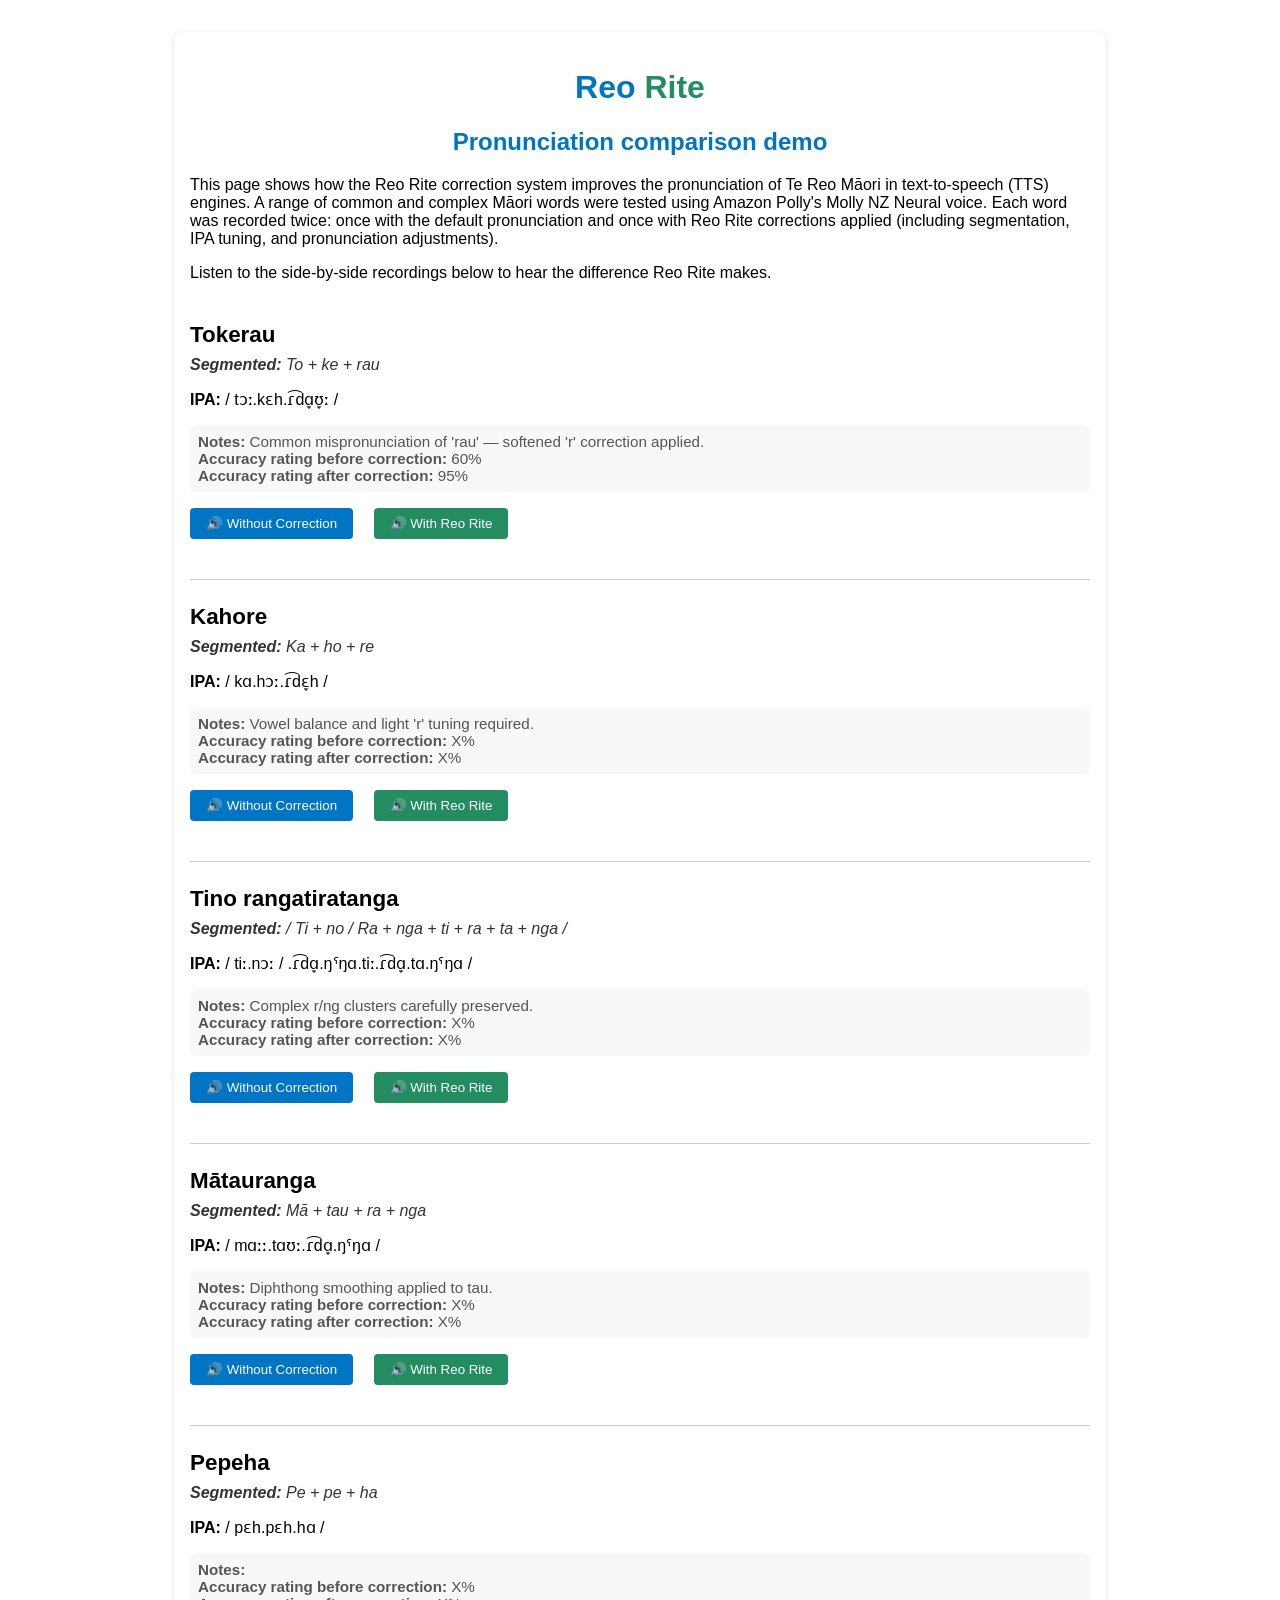
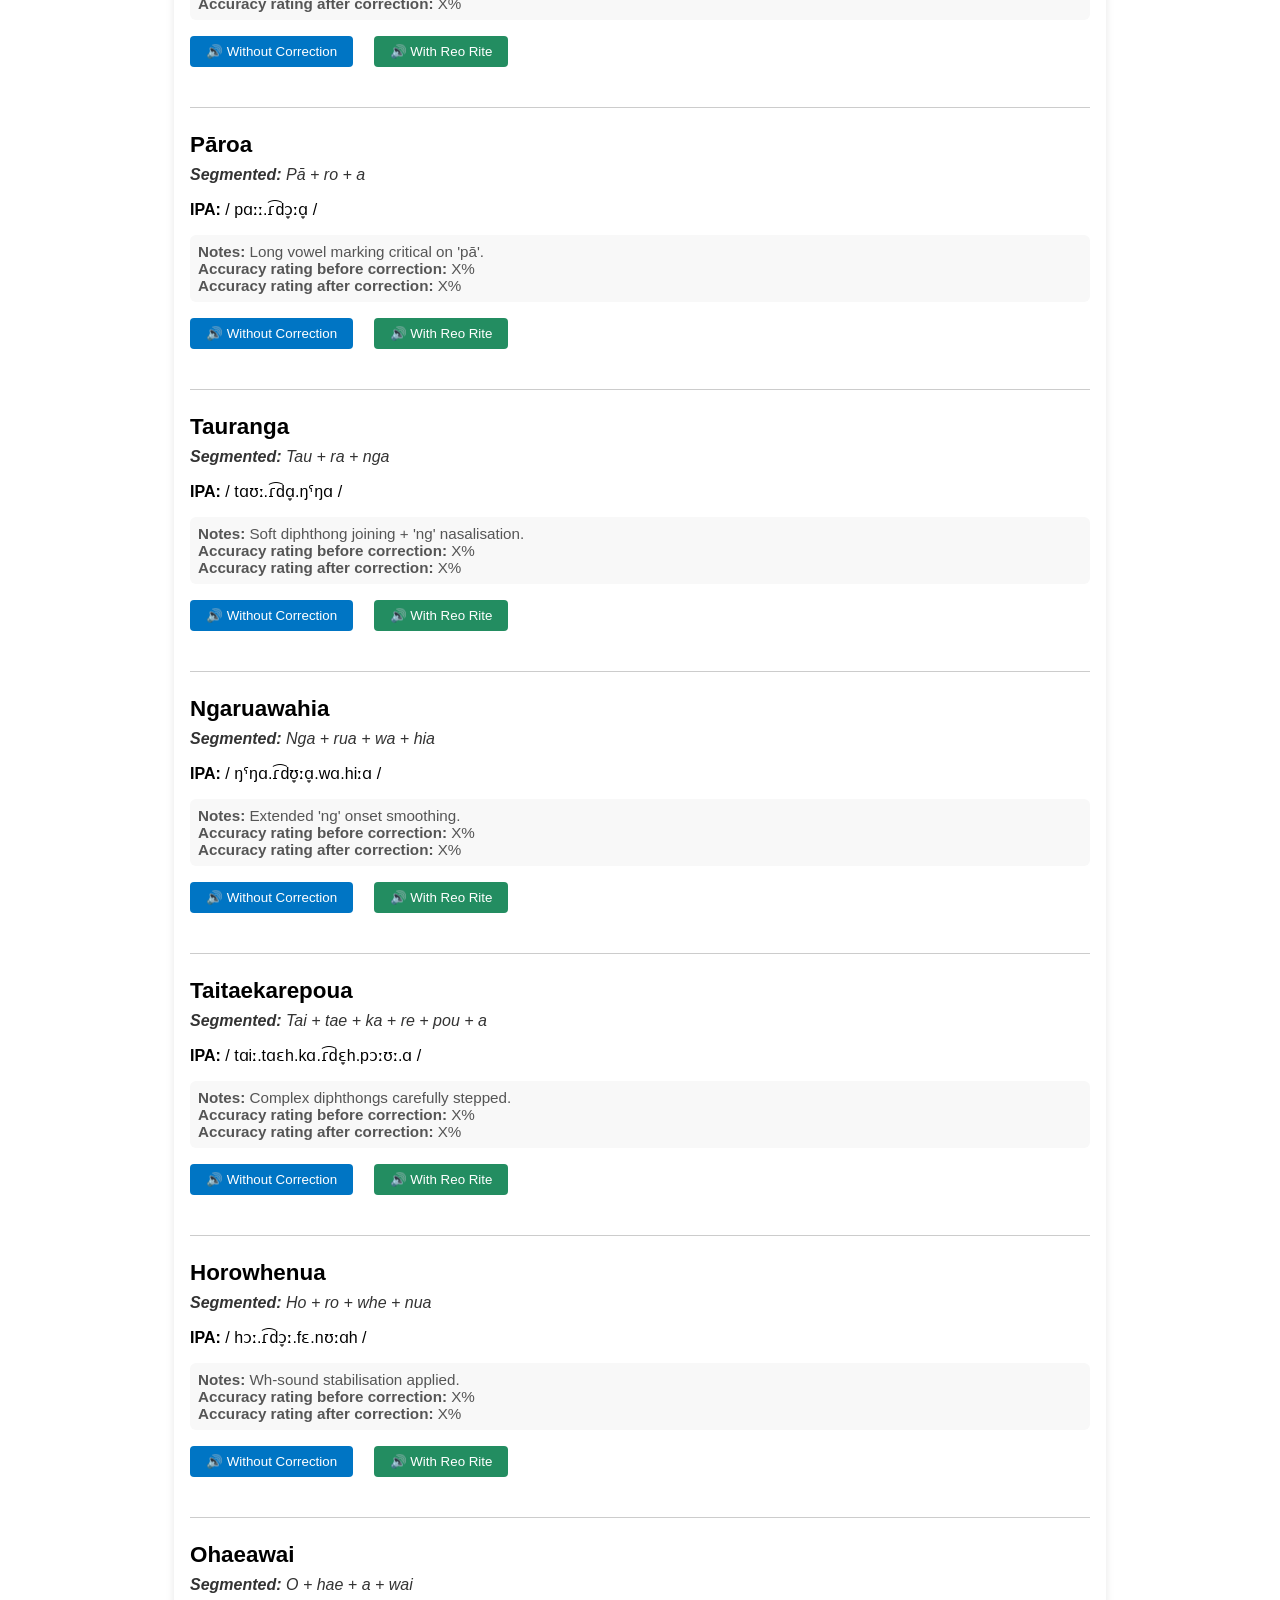
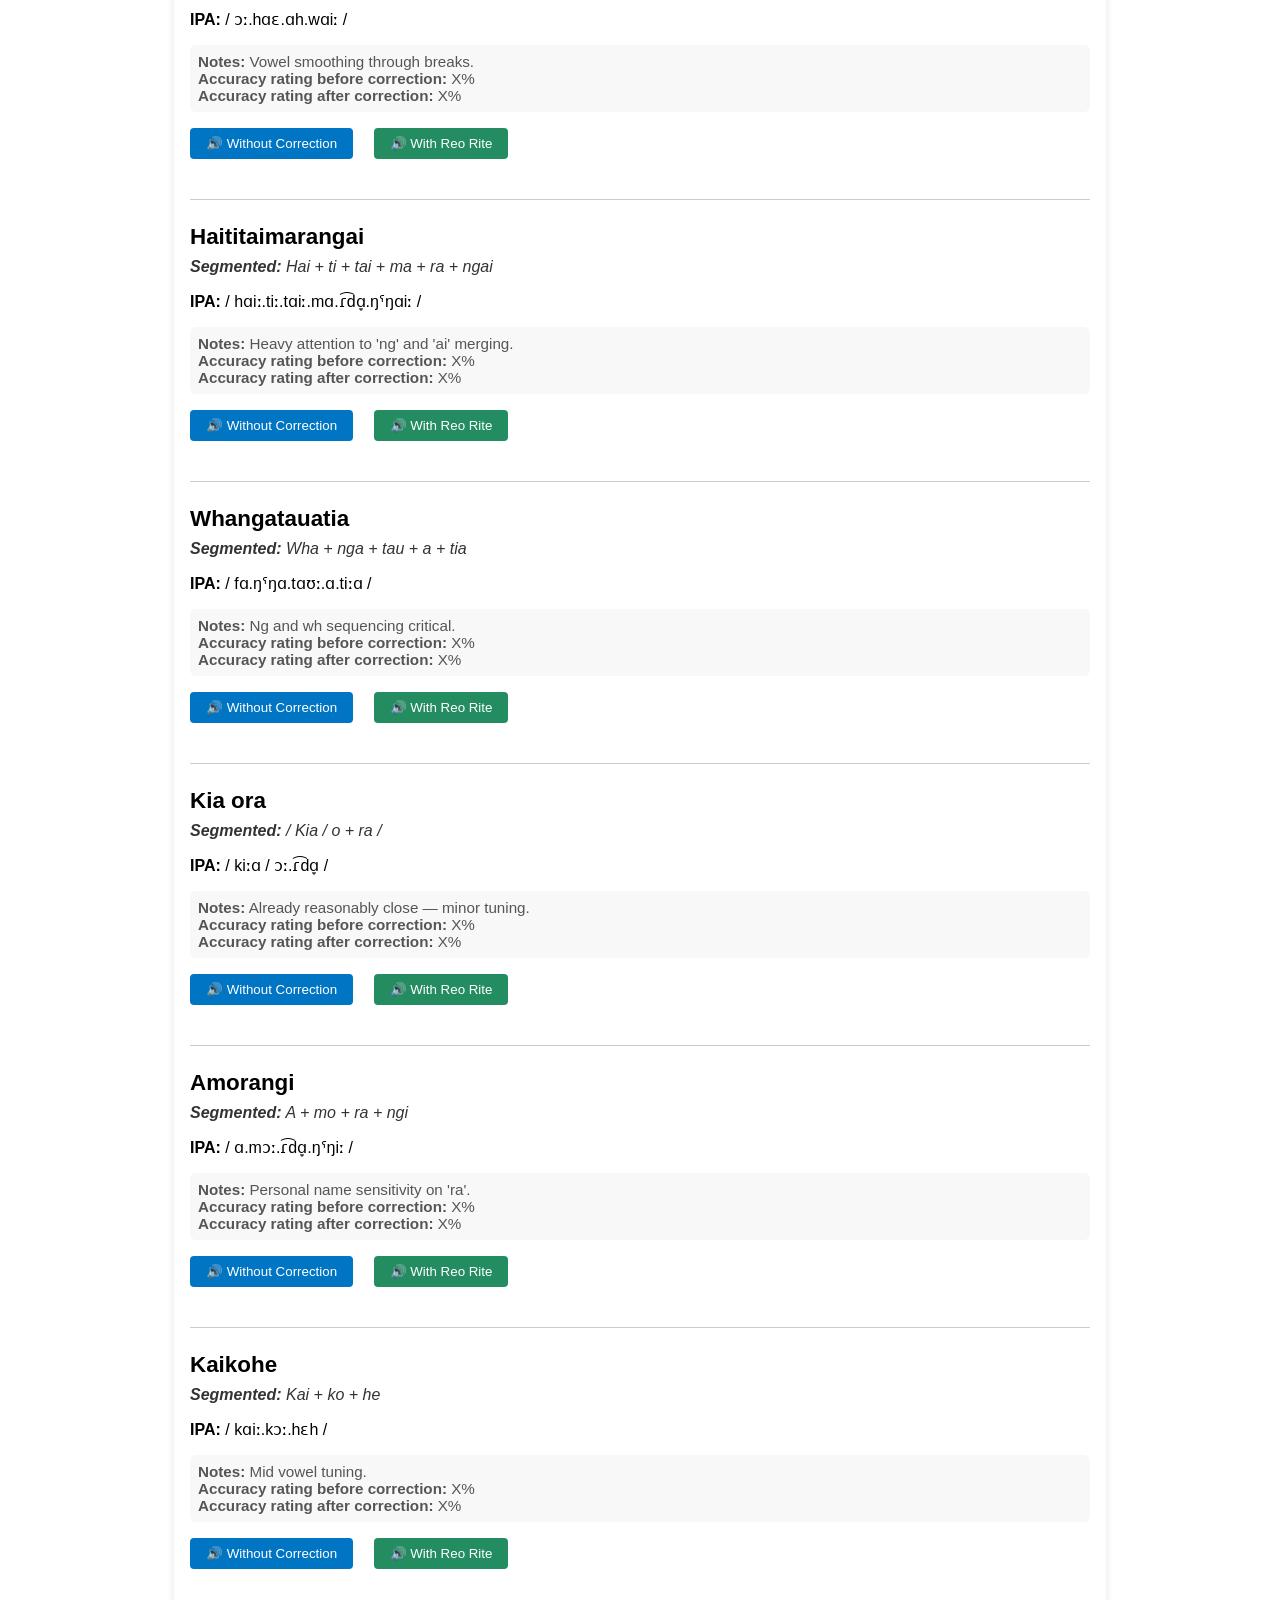
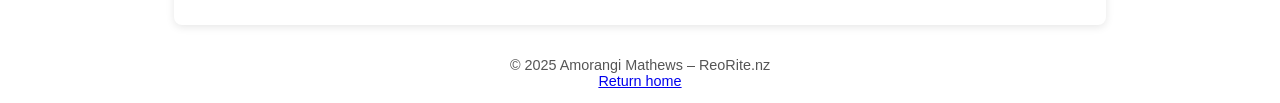
==== compare.html @ 79a48ac9 "Update compare.html" ====
<!DOCTYPE html>
<html lang="en">
<head>
  <meta charset="UTF-8" />
  <meta name="viewport" content="width=device-width, initial-scale=1.0" />
  <title>Reo Rite — Pronunciation Comparison</title>
  <link rel="stylesheet" href="https://reorite.nz/styles.css" />
  <link rel="icon" type="image/png" href="https://reorite.nz/assets/favicon.png" />
  <style>
    body {
      background-image: url('https://reorite.nz/assets/background-tile.png');
      background-repeat: repeat;
      background-size: auto;
      font-family: sans-serif;
      margin: 0;
      padding: 0;
    }
    .container {
      max-width: 900px;
      margin: 2rem auto;
      padding: 1rem;
      background: #fff;
      border-radius: 8px;
      box-shadow: 0 2px 8px rgba(0,0,0,0.1);
    }
    h1, h2 {
      text-align: center;
      color: #0075c4;
    }
    .comparison-block {
      border-bottom: 1px solid #ccc;
      padding: 1.5rem 0;
    }
    .comparison-block:last-child {
      border-bottom: none;
    }
    .word-title {
      font-weight: bold;
      font-size: 1.4rem;
      margin-bottom: 0.5rem;
    }
    .segment-line {
      color: #333;
      font-style: italic;
      margin-bottom: 1rem;
    }
    .button-row {
      margin-top: 0.5rem;
      margin-bottom: 1rem;
    }
    button {
      margin-right: 1rem;
      margin-top: 0.5rem;
      padding: 0.5rem 1rem;
      background-color: #0075c4;
      color: #fff;
      border: none;
      border-radius: 4px;
      cursor: pointer;
    }
    button:hover {
      background-color: #005fa3;
    }
    .button2 {
      margin-right: 1rem;
      margin-top: 0.5rem;
      padding: 0.5rem 1rem;
      background-color: #238d61;
      color: #fff;
      border: none;
      border-radius: 4px;
      cursor: pointer;
    }
    .button2:hover {
      background-color: #238d61;
    }
    .notes {
      margin-top: 1rem;
      padding: 0.5rem;
      background-color: #f8f8f8;
      border-radius: 6px;
      font-size: 0.95rem;
      color: #555;
    }
  </style>
</head>
<!-- Google tag (gtag.js) -->
<script async src="https://www.googletagmanager.com/gtag/js?id=G-6MHJKT2QHQ"></script>
<script>
  window.dataLayer = window.dataLayer || [];
  function gtag(){dataLayer.push(arguments);}
  gtag('js', new Date());

  gtag('config', 'G-6MHJKT2QHQ');
</script>

<!-- Google tag (gtag.js) -->
<script async src="https://www.googletagmanager.com/gtag/js?id=G-6MHJKT2QHQ"></script>
<script>
  window.dataLayer = window.dataLayer || [];
  function gtag(){dataLayer.push(arguments);}
  gtag('js', new Date());

  gtag('config', 'G-6MHJKT2QHQ');
</script>  
  <!-- Google Tag Manager -->
<script>(function(w,d,s,l,i){w[l]=w[l]||[];w[l].push({'gtm.start':
new Date().getTime(),event:'gtm.js'});var f=d.getElementsByTagName(s)[0],
j=d.createElement(s),dl=l!='dataLayer'?'&l='+l:'';j.async=true;j.src=
'https://www.googletagmanager.com/gtm.js?id='+i+dl;f.parentNode.insertBefore(j,f);
})(window,document,'script','dataLayer','GTM-5VLTRW9L');</script>
<!-- End Google Tag Manager -->
<body>
  <header>
    <!--<h1>Reo Rite — Pronunciation Comparison</h1>
    <h3><i>Before & After Correction (Beta Demo)</i></h3>
    
    <section class="intro-block" style="text-align: center; margin-top: 2rem; margin-bottom: 2rem; padding: 1.5rem; background: #fdfdfd; border: 1px solid #ccc; border-radius: 10px; max-width: 70%; margin-left: auto; margin-right: auto;">-->
  
<!--</section>-->

  </header>

  <main>
    
    <div class="container" id="comparisonList"><h1><span style="color: #0075c4;">Reo </span><span style="color: #238d61;">Rite</span></h1><h2>Pronunciation  comparison demo</h2>
  <p>This page shows how the Reo Rite correction system improves the pronunciation of Te Reo Māori in text-to-speech (TTS) engines. A range of common and complex Māori words were tested using Amazon Polly's Molly NZ Neural voice. Each word was recorded twice: once with the default pronunciation and once with Reo Rite corrections applied (including segmentation, IPA tuning, and pronunciation adjustments).</p>
  <p>Listen to the side-by-side recordings below to hear the difference Reo Rite makes.</p></div>
  </main>

  <footer>
    <p style="text-align: center; font-size: 0.9rem; color: #555;">© 2025 Amorangi Mathews – ReoRite.nz<br><a href="https://reorite.nz">Return home</a></p>
  </footer>

  <script>
    const comparisonData = [
      {
        word: "Tokerau",
        segmented: "To + ke + rau",
        ipa: "/ tɔː.kɛh.ɾ͡dɑ̞ʊ̞ː /",
        without: "https://reorite.nz/audio/tokerau_without.mp3",
        with: "https://reorite.nz/audio/tokerau_with.mp3",
        notes: "Common mispronunciation of 'rau' — softened 'r' correction applied.<br><b>Accuracy rating before correction:</b> 60%<br><b>Accuracy rating after correction:</b> 95%"
      },
      {
        word: "Kahore",
        segmented: "Ka + ho + re",
        ipa: "/ kɑ.hɔː.ɾ͡dɛ̞h /",
        without: "audio/kahore_without.mp3",
        with: "audio/kahore_with.mp3",
        notes: "Vowel balance and light 'r' tuning required.<br><b>Accuracy rating before correction:</b> X%<br><b>Accuracy rating after correction:</b> X%"
      },
      {
        word: "Tino rangatiratanga",
        segmented: "/ Ti + no / Ra + nga + ti + ra + ta + nga /",
        ipa: "/ tiː.nɔː / .ɾ͡dɑ̞.ŋˤŋɑ.tiː.ɾ͡dɑ̞.tɑ.ŋˤŋɑ /",
        without: "audio/tino_without.mp3",
        with: "audio/tino_with.mp3",
        notes: "Complex r/ng clusters carefully preserved.<br><b>Accuracy rating before correction:</b> X%<br><b>Accuracy rating after correction:</b> X%"
      },
      {
        word: "Mātauranga",
        segmented: "Mā + tau + ra + nga",
        ipa: "/ mɑːː.tɑʊː.ɾ͡dɑ̞.ŋˤŋɑ /",
        without: "audio/matauranga_without.mp3",
        with: "audio/matauranga_with.mp3",
        notes: "Diphthong smoothing applied to tau.<br><b>Accuracy rating before correction:</b> X%<br><b>Accuracy rating after correction:</b> X%"
      },
      {
        word: "Pepeha",
        segmented: "Pe + pe + ha",
        ipa: "/ pɛh.pɛh.hɑ /",
        without: "audio/pepeha_without.mp3",
        with: "audio/pepeha_with.mp3",
        notes: "<br><b>Accuracy rating before correction:</b> X%<br><b>Accuracy rating after correction:</b> X%"
      },
      {
        word: "Pāroa",
        segmented: "Pā + ro + a",
        ipa: "/ pɑːː.ɾ͡dɔ̞ːɑ̞ /",
        without: "audio/paroa_without.mp3",
        with: "audio/paroa_with.mp3",
        notes: "Long vowel marking critical on 'pā'.<br><b>Accuracy rating before correction:</b> X%<br><b>Accuracy rating after correction:</b> X%"
      },
      {
        word: "Tauranga",
        segmented: "Tau + ra + nga",
        ipa: "/ tɑʊː.ɾ͡dɑ̞.ŋˤŋɑ /",
        without: "audio/tauranga_without.mp3",
        with: "audio/tauranga_with.mp3",
        notes: "Soft diphthong joining + 'ng' nasalisation.<br><b>Accuracy rating before correction:</b> X%<br><b>Accuracy rating after correction:</b> X%"
      },
      {
        word: "Ngaruawahia",
        segmented: "Nga + rua + wa + hia",
        ipa: "/ ŋˤŋɑ.ɾ͡dʊ̞ːɑ̞.wɑ.hiːɑ /",
        without: "audio/ngaruawahia_without.mp3",
        with: "audio/ngaruawahia_with.mp3",
        notes: "Extended 'ng' onset smoothing.<br><b>Accuracy rating before correction:</b> X%<br><b>Accuracy rating after correction:</b> X%"
      },
      {
        word: "Taitaekarepoua",
        segmented: "Tai + tae + ka + re + pou + a",
        ipa: "/ tɑiː.tɑɛh.kɑ.ɾ͡dɛ̞h.pɔːʊː.ɑ /",
        without: "audio/taitaekarepoua_without.mp3",
        with: "audio/taitaekarepoua_with.mp3",
        notes: "Complex diphthongs carefully stepped.<br><b>Accuracy rating before correction:</b> X%<br><b>Accuracy rating after correction:</b> X%"
      },
      {
        word: "Horowhenua",
        segmented: "Ho + ro + whe + nua",
        ipa: "/ hɔː.ɾ͡dɔ̞ː.fɛ.nʊːɑh /",
        without: "audio/horowhenua_without.mp3",
        with: "audio/horowhenua_with.mp3",
        notes: "Wh-sound stabilisation applied.<br><b>Accuracy rating before correction:</b> X%<br><b>Accuracy rating after correction:</b> X%"
      },
      {
        word: "Ohaeawai",
        segmented: "O + hae + a + wai",
        ipa: "/ ɔː.hɑɛ.ɑh.wɑiː /",
        without: "audio/ohaeawai_without.mp3",
        with: "audio/ohaeawai_with.mp3",
        notes: "Vowel smoothing through breaks.<br><b>Accuracy rating before correction:</b> X%<br><b>Accuracy rating after correction:</b> X%"
      },
      {
        word: "Haititaimarangai",
        segmented: "Hai + ti + tai + ma + ra + ngai",
        ipa: "/ hɑiː.tiː.tɑiː.mɑ.ɾ͡dɑ̞.ŋˤŋɑiː /",
        without: "audio/haititaimarangai_without.mp3",
        with: "audio/haititaimarangai_with.mp3",
        notes: "Heavy attention to 'ng' and 'ai' merging.<br><b>Accuracy rating before correction:</b> X%<br><b>Accuracy rating after correction:</b> X%"
      },
      {
        word: "Whangatauatia",
        segmented: "Wha + nga + tau + a + tia",
        ipa: "/ fɑ.ŋˤŋɑ.tɑʊː.ɑ.tiːɑ /",
        without: "audio/whangatauatia_without.mp3",
        with: "audio/whangatauatia_with.mp3",
        notes: "Ng and wh sequencing critical.<br><b>Accuracy rating before correction:</b> X%<br><b>Accuracy rating after correction:</b> X%"
      },
      {
        word: "Kia ora",
        segmented: "/ Kia / o + ra /",
        ipa: "/ kiːɑ / ɔː.ɾ͡dɑ̞ /",
        without: "audio/kiaora_without.mp3",
        with: "audio/kiaora_with.mp3",
        notes: "Already reasonably close — minor tuning.<br><b>Accuracy rating before correction:</b> X%<br><b>Accuracy rating after correction:</b> X%"
      },
      {
        word: "Amorangi",
        segmented: "A + mo + ra + ngi",
        ipa: "/ ɑ.mɔː.ɾ͡dɑ̞.ŋˤŋiː /",
        without: "audio/amorangi_without.mp3",
        with: "audio/amorangi_with.mp3",
        notes: "Personal name sensitivity on 'ra'.<br><b>Accuracy rating before correction:</b> X%<br><b>Accuracy rating after correction:</b> X%"
      },
      {
        word: "Kaikohe",
        segmented: "Kai + ko + he",
        ipa: "/ kɑiː.kɔː.hɛh /",
        without: "audio/kaikohe_without.mp3",
        with: "audio/kaikohe_with.mp3",
        notes: "Mid vowel tuning.<br><b>Accuracy rating before correction:</b> X%<br><b>Accuracy rating after correction:</b> X%"
      }
    ];

    const listContainer = document.getElementById('comparisonList');

    comparisonData.forEach(item => {
      const block = document.createElement('div');
      block.className = 'comparison-block';
      block.innerHTML = `
        <div class="word-title">${item.word}</div>
        <div class="segment-line"><strong>Segmented:</strong> ${item.segmented}</div>
        <div class="ipa-line"><strong>IPA:</strong> ${item.ipa}</div>
        ${item.notes ? `<div class="notes"><strong>Notes:</strong> ${item.notes}</div>` : ''}
        <div class="button-row">
          <button onclick="playAudio('${item.without}')">🔊 Without Correction</button>
          <button class="button2" onclick="playAudio('${item.with}')">🔊 With Reo Rite</button>
        </div>
        
      `;
      listContainer.appendChild(block);
    });

    function playAudio(file) {
      const audio = new Audio(file);
      audio.play();
    }
  </script>

</body>
</html>
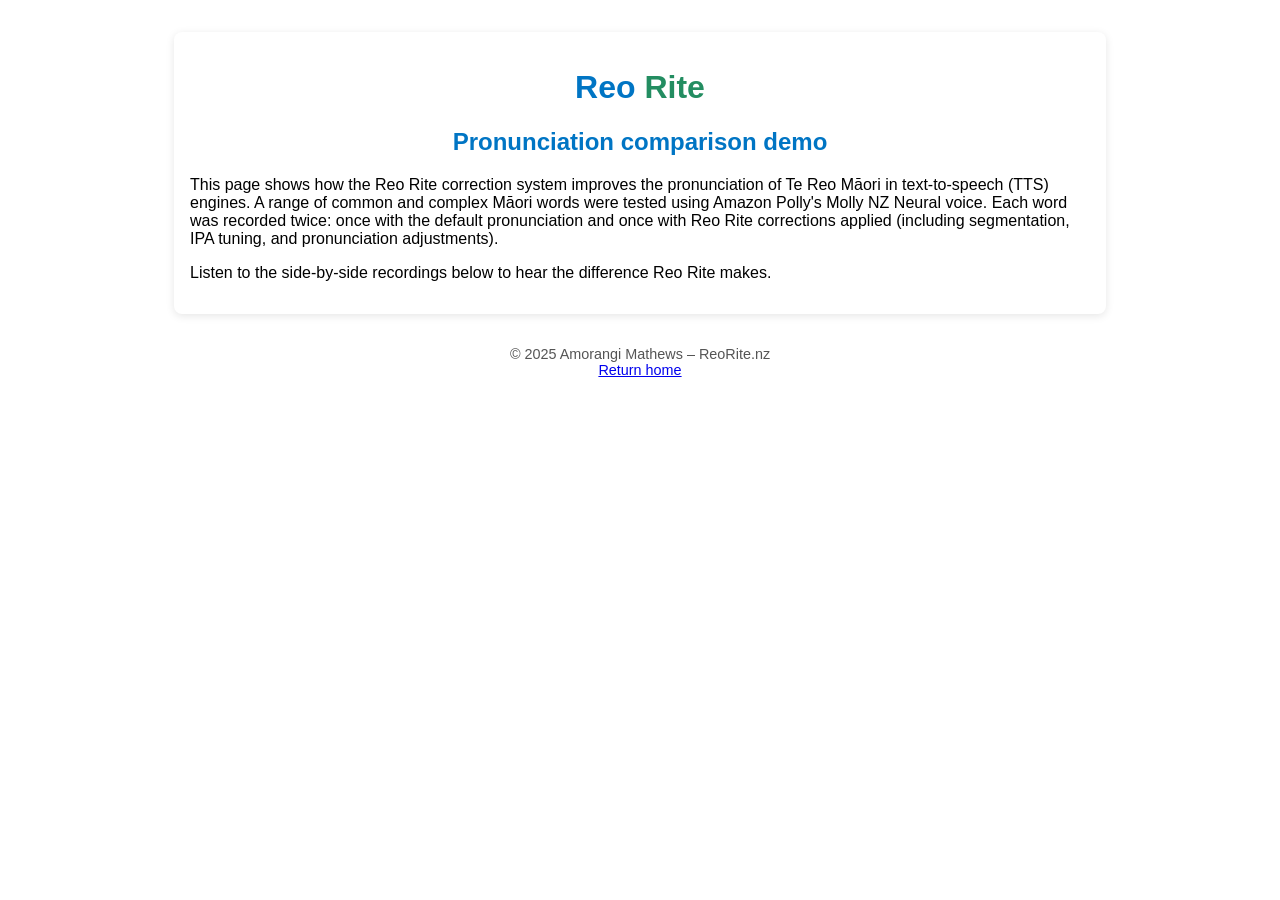
==== commit 49ea1de2: "Update compare.html" ====
--- a/compare.html
+++ b/compare.html
@@ -131,8 +131,8 @@
   <footer>
     <p style="text-align: center; font-size: 0.9rem; color: #555;">© 2025 Amorangi Mathews – ReoRite.nz<br><a href="https://reorite.nz">Return home</a></p>
   </footer>
-
-  <script>
+<script src="https://reorite.nz/js/comparisondata.js"></script>
+  <!--<script>
     const comparisonData = [
       {
         word: "Tokerau",
@@ -263,7 +263,8 @@
         notes: "Mid vowel tuning.<br><b>Accuracy rating before correction:</b> X%<br><b>Accuracy rating after correction:</b> X%"
       }
     ];
-
+</script>-->
+<script>
     const listContainer = document.getElementById('comparisonList');
 
     comparisonData.forEach(item => {
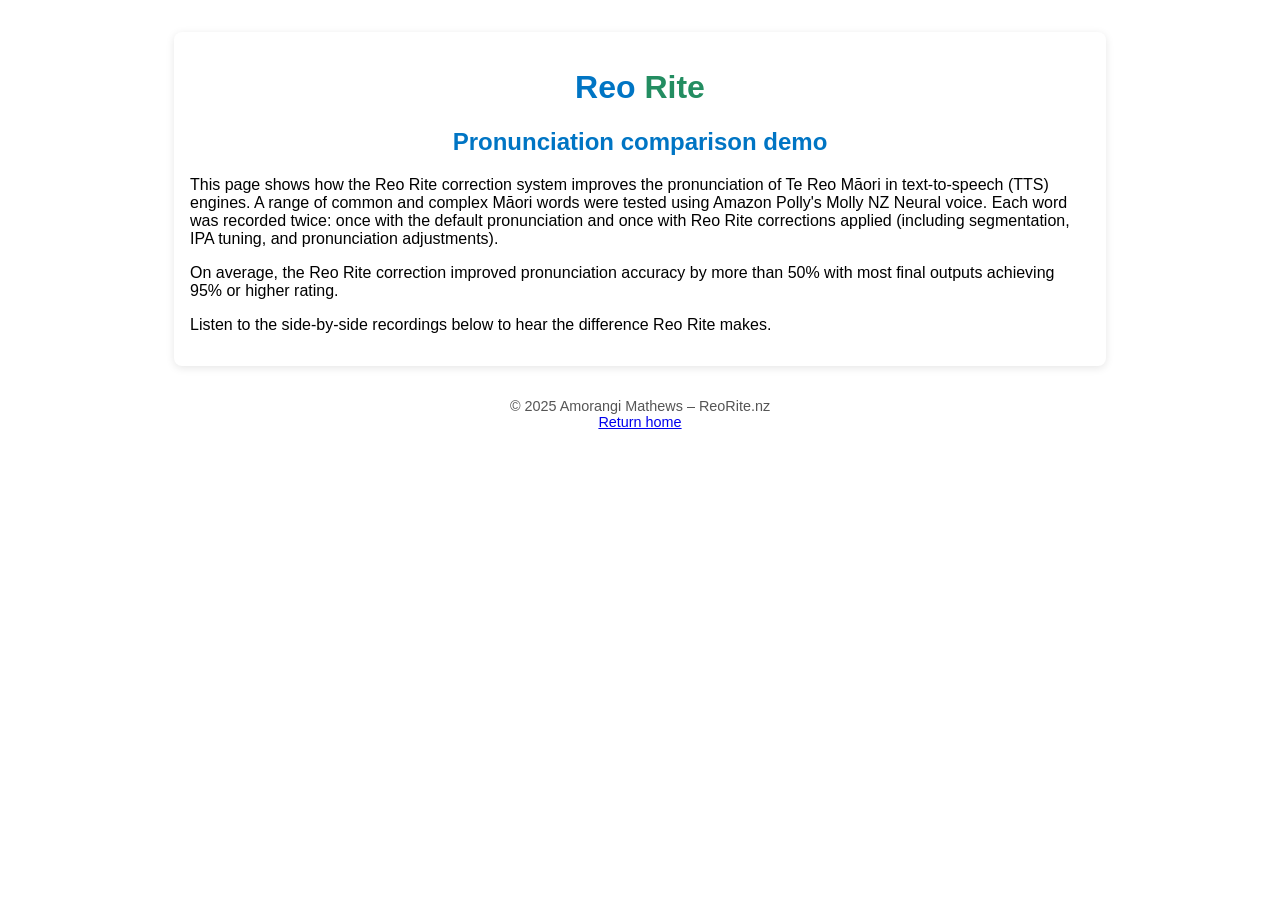
==== commit e0fc6328: "Update compare.html" ====
--- a/compare.html
+++ b/compare.html
@@ -124,7 +124,7 @@
   <main>
     
     <div class="container" id="comparisonList"><h1><span style="color: #0075c4;">Reo </span><span style="color: #238d61;">Rite</span></h1><h2>Pronunciation  comparison demo</h2>
-  <p>This page shows how the Reo Rite correction system improves the pronunciation of Te Reo Māori in text-to-speech (TTS) engines. A range of common and complex Māori words were tested using Amazon Polly's Molly NZ Neural voice. Each word was recorded twice: once with the default pronunciation and once with Reo Rite corrections applied (including segmentation, IPA tuning, and pronunciation adjustments).</p>
+  <p>This page shows how the Reo Rite correction system improves the pronunciation of Te Reo Māori in text-to-speech (TTS) engines. A range of common and complex Māori words were tested using Amazon Polly's Molly NZ Neural voice. Each word was recorded twice: once with the default pronunciation and once with Reo Rite corrections applied (including segmentation, IPA tuning, and pronunciation adjustments).</p><p>On average, the Reo Rite correction improved pronunciation accuracy by more than 50% with most final outputs achieving 95% or higher rating.</p>
   <p>Listen to the side-by-side recordings below to hear the difference Reo Rite makes.</p></div>
   </main>
 
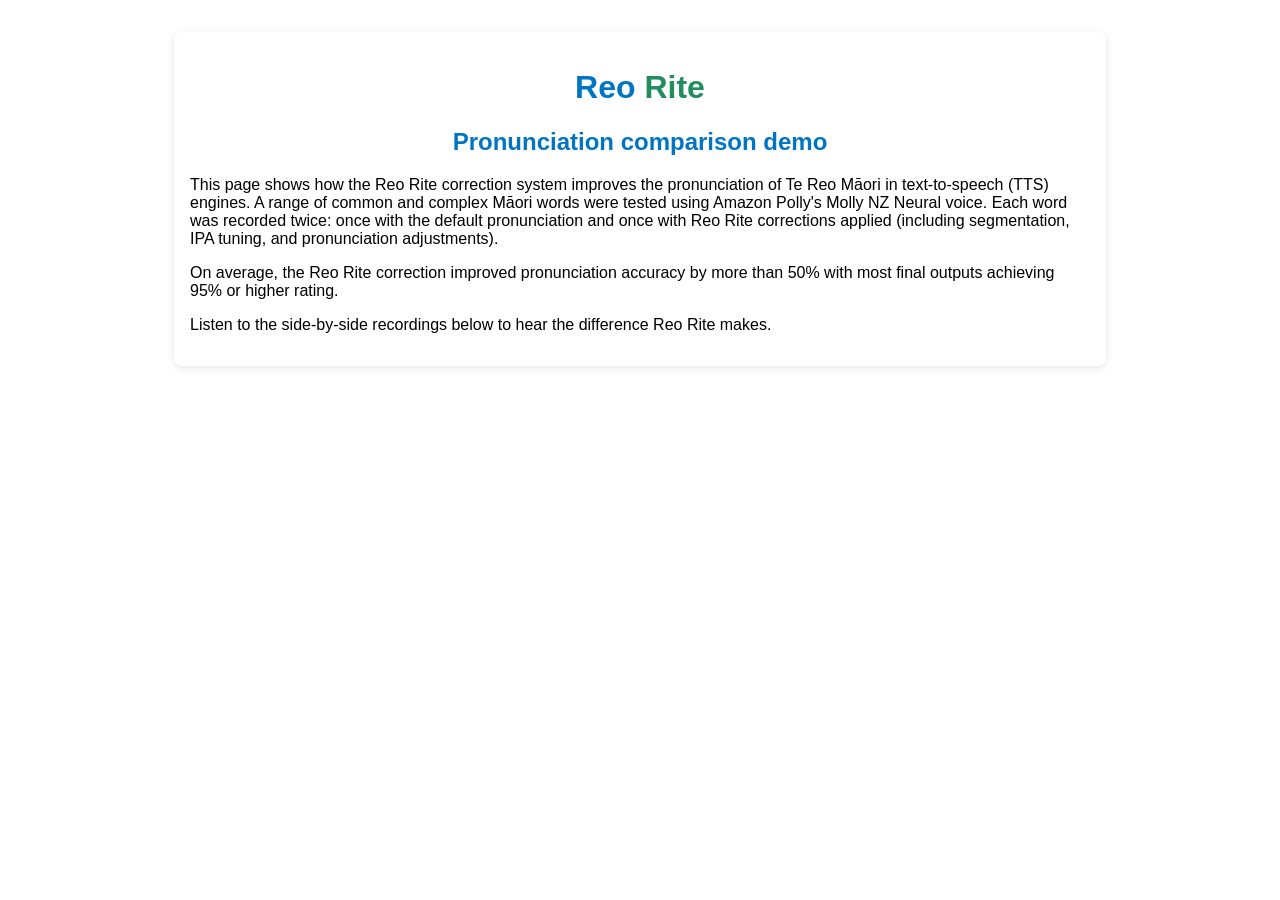
==== commit 7fbb1784: "Update compare.html" ====
--- a/compare.html
+++ b/compare.html
@@ -110,6 +110,7 @@
 'https://www.googletagmanager.com/gtm.js?id='+i+dl;f.parentNode.insertBefore(j,f);
 })(window,document,'script','dataLayer','GTM-5VLTRW9L');</script>
 <!-- End Google Tag Manager -->
+   <script src="https://reorite.nz/js/footer.js"></script> 
 <body>
   <header>
     <!--<h1>Reo Rite — Pronunciation Comparison</h1>
@@ -128,9 +129,7 @@
   <p>Listen to the side-by-side recordings below to hear the difference Reo Rite makes.</p></div>
   </main>
 
-  <footer>
-    <p style="text-align: center; font-size: 0.9rem; color: #555;">© 2025 Amorangi Mathews – ReoRite.nz<br><a href="https://reorite.nz">Return home</a></p>
-  </footer>
+
 <script src="https://reorite.nz/js/comparisondata.js"></script>
   <!--<script>
     const comparisonData = [
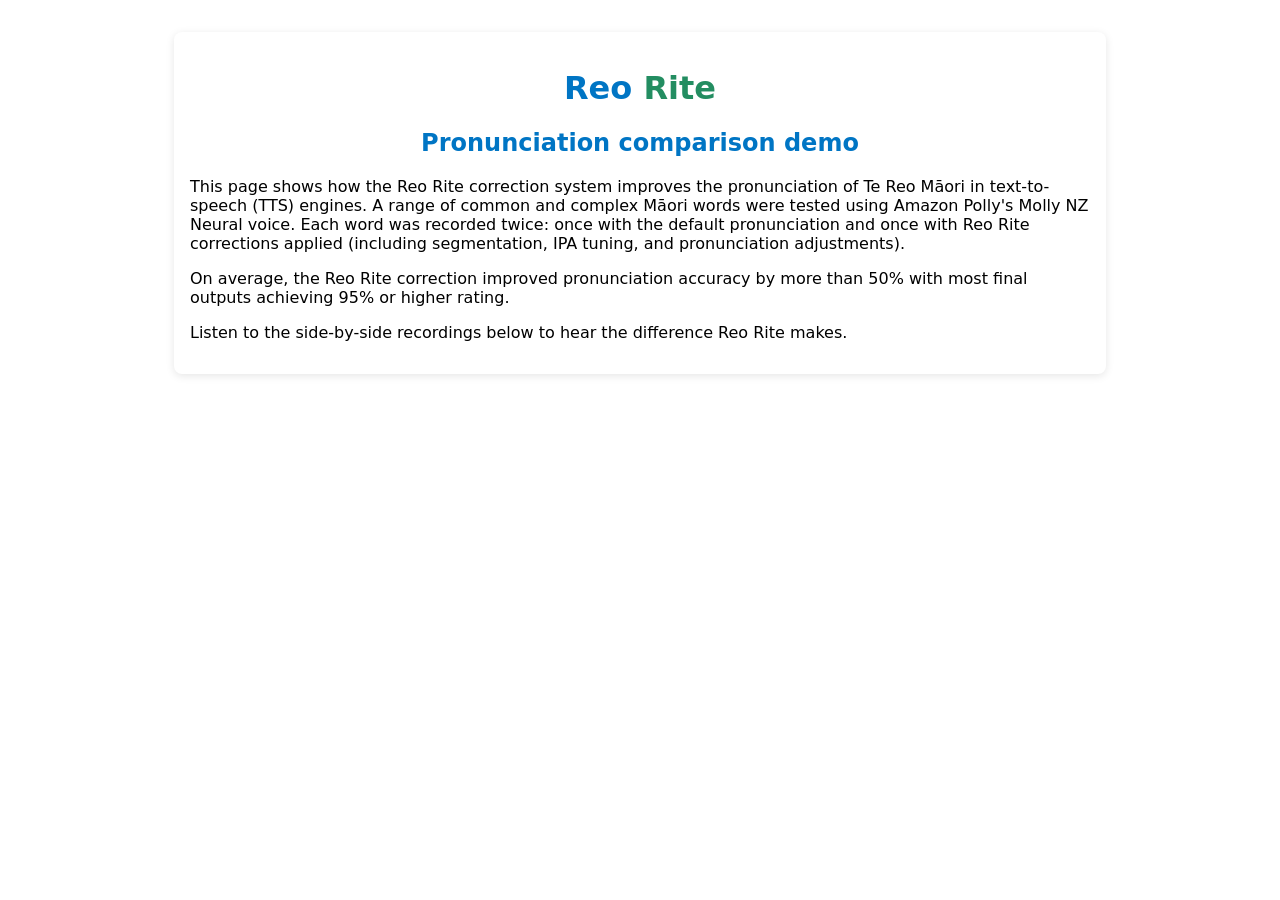
==== commit a257d7bb: "Update compare.html" ====
--- a/compare.html
+++ b/compare.html
@@ -11,7 +11,7 @@
       background-image: url('https://reorite.nz/assets/background-tile.png');
       background-repeat: repeat;
       background-size: auto;
-      font-family: sans-serif;
+      font-family: system-ui, sans-serif;
       margin: 0;
       padding: 0;
     }
@@ -111,6 +111,20 @@
 })(window,document,'script','dataLayer','GTM-5VLTRW9L');</script>
 <!-- End Google Tag Manager -->
    <script src="https://reorite.nz/js/footer.js"></script> 
+  <script>
+document.addEventListener("DOMContentLoaded", function () {
+  const h1 = document.querySelector("h1");
+  if (h1 && !h1.querySelector("a")) {
+    const link = document.createElement("a");
+    link.href = "https://reorite.nz/";
+    link.style.textDecoration = "none";
+    link.style.color = "inherit"; // optional: keep same text color
+    link.innerHTML = h1.innerHTML;
+    h1.innerHTML = "";
+    h1.appendChild(link);
+  }
+});
+</script>
 <body>
   <header>
     <!--<h1>Reo Rite — Pronunciation Comparison</h1>
